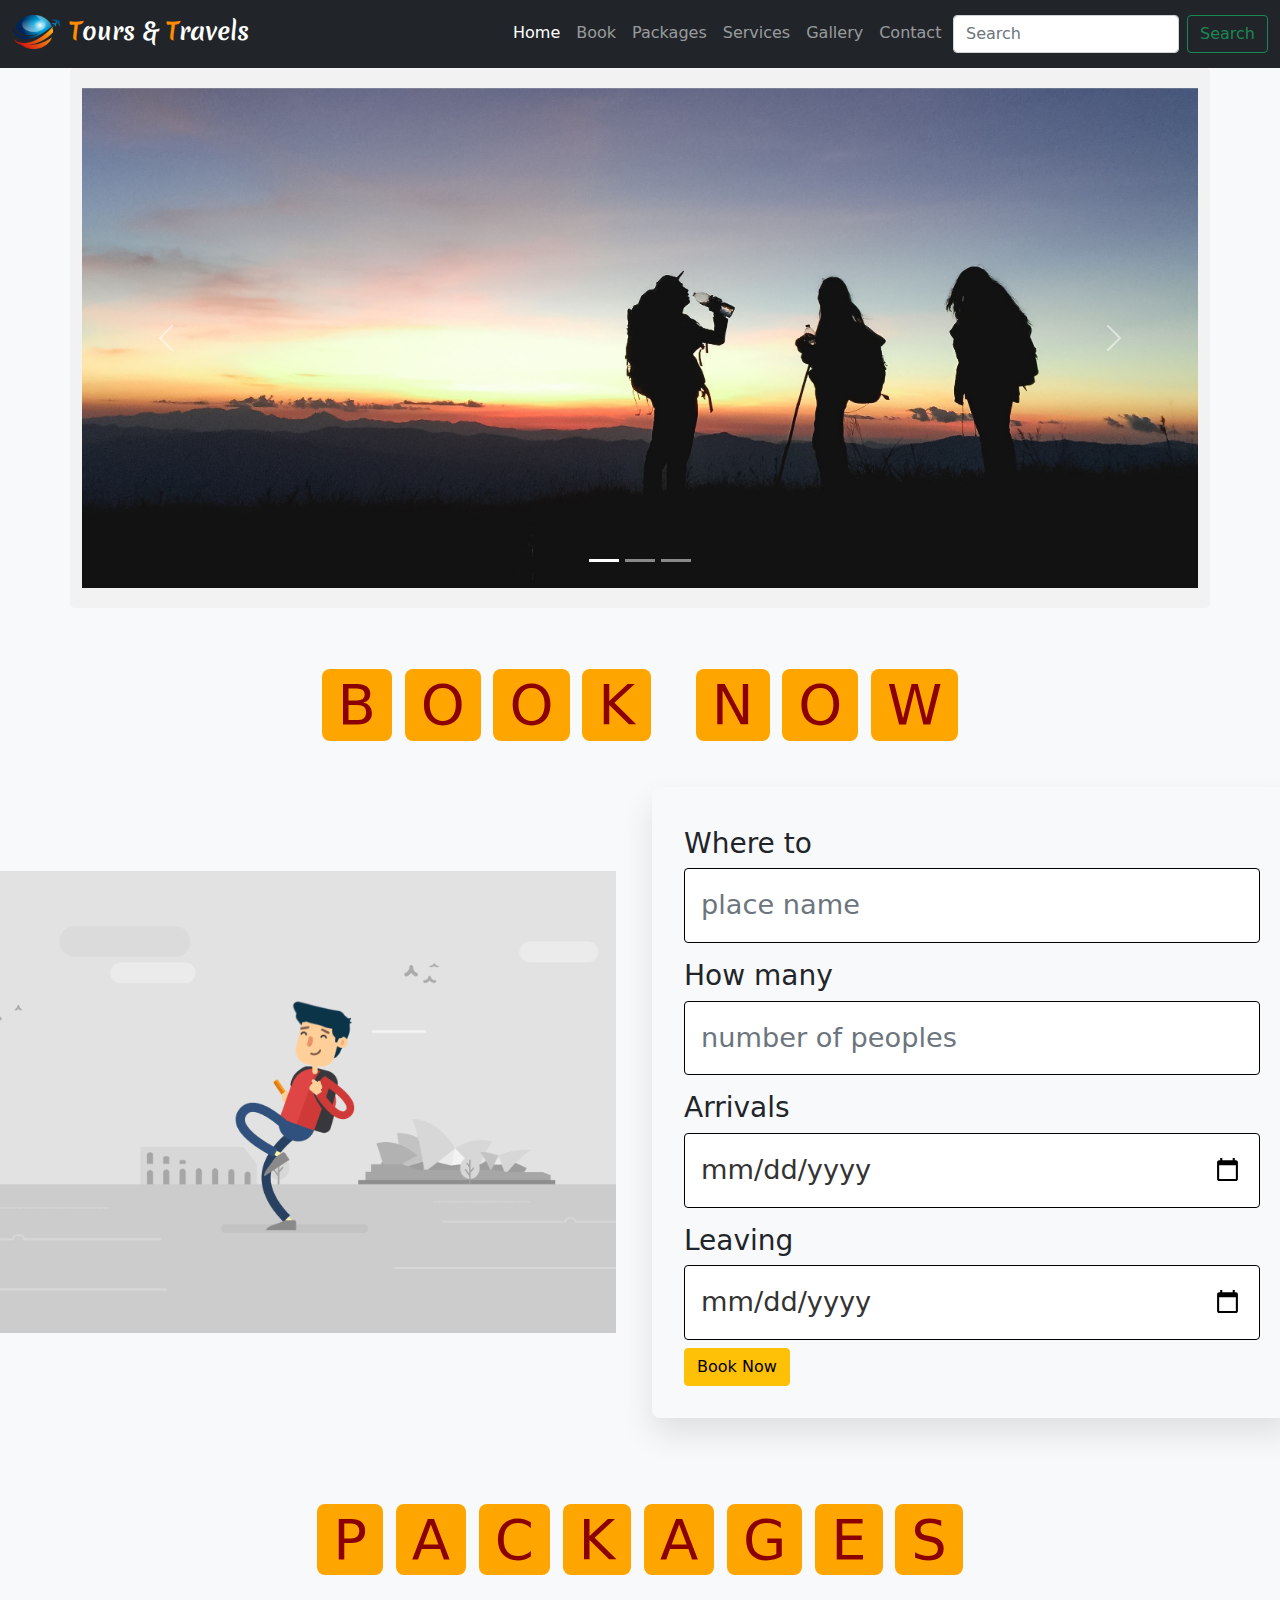
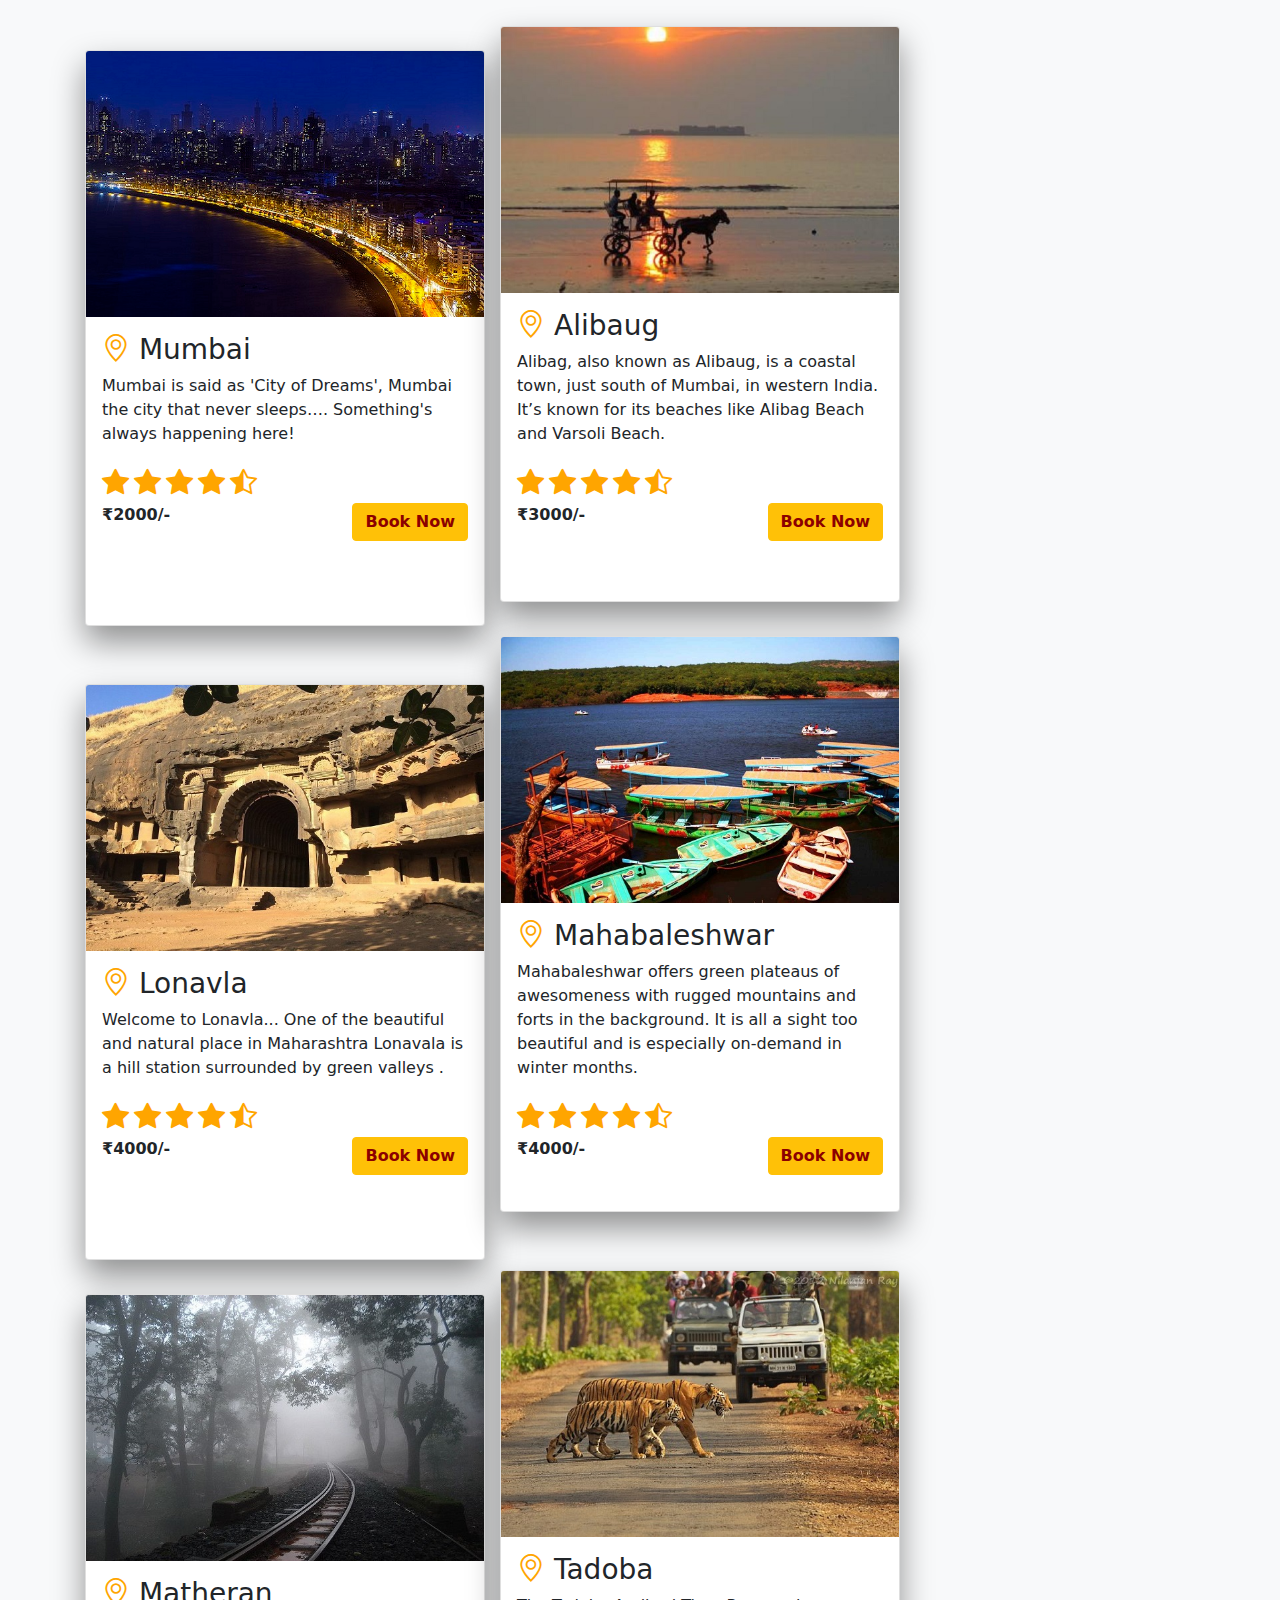
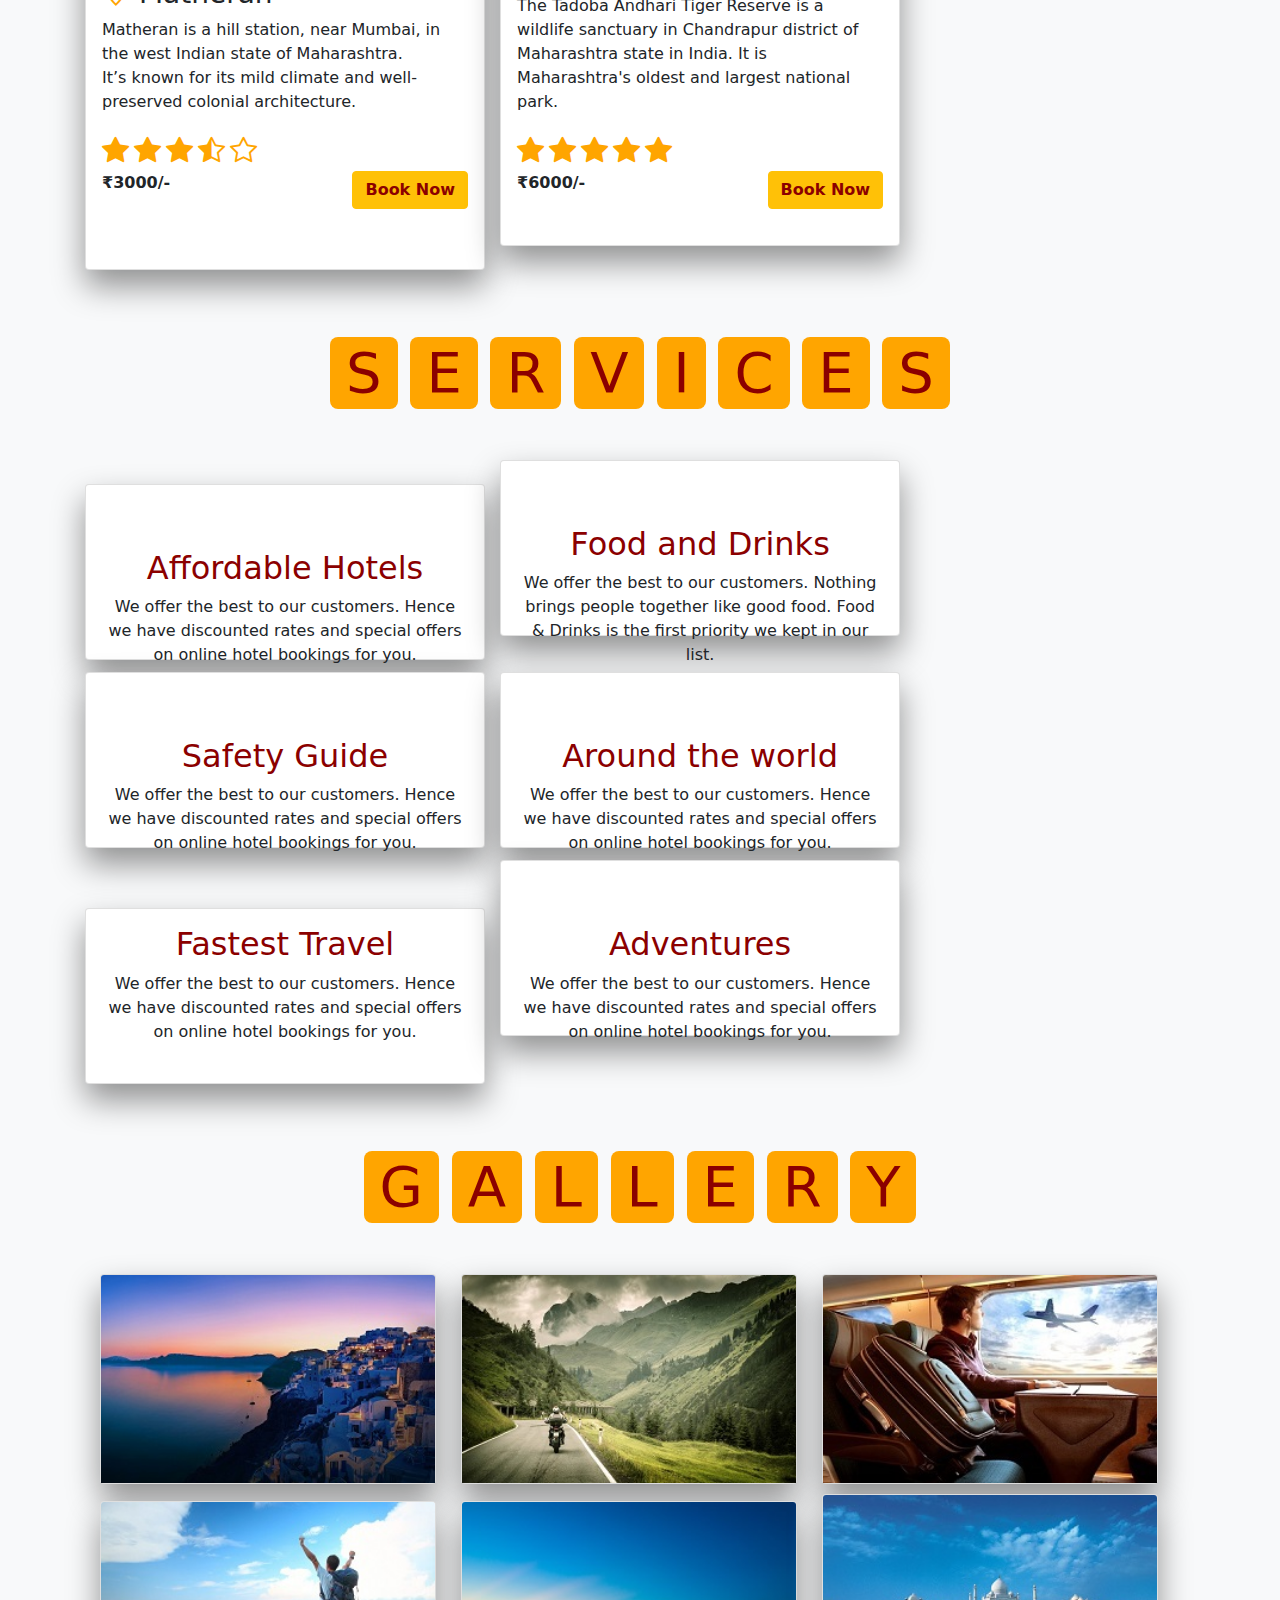
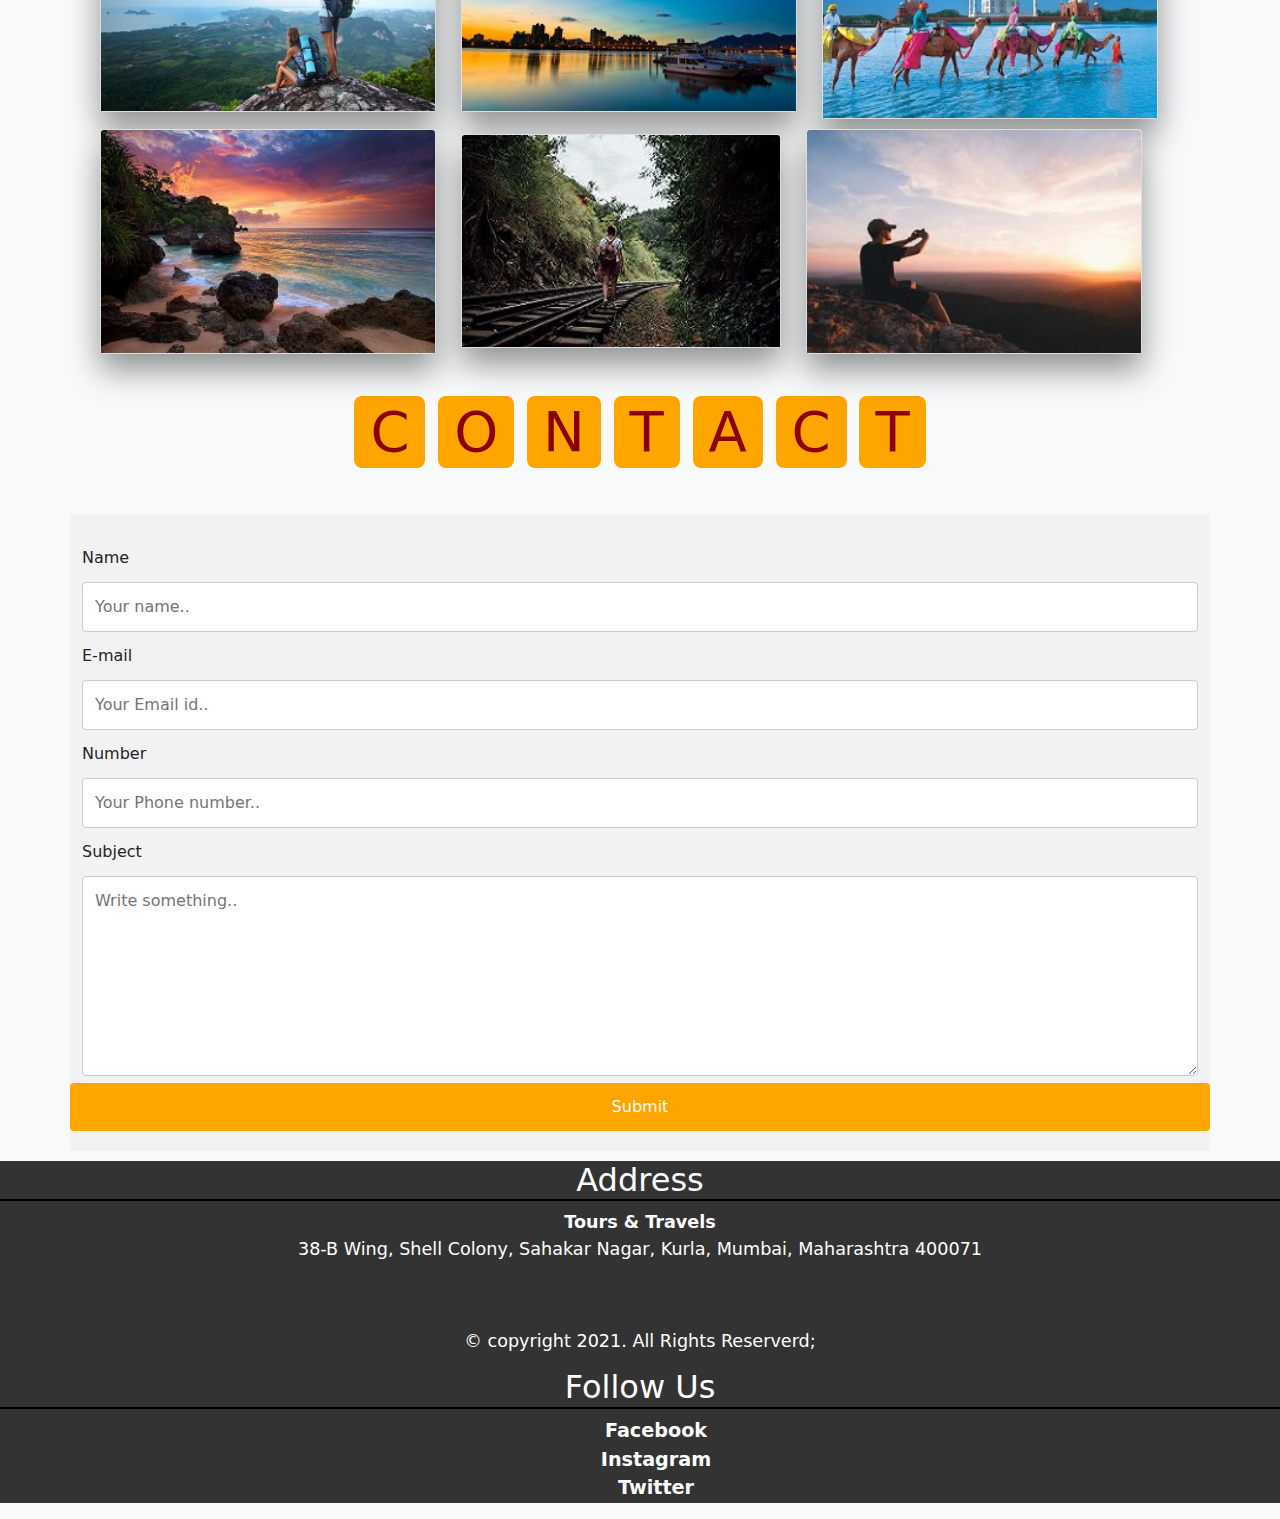
==== index.html @ d82e1ab8 "Add files via upload" ====
<!DOCTYPE html>
<html lang="en">

<head>
  <meta charset="UTF-8">
  <meta http-equiv="X-UA-Compatible" content="IE=edge">
  <meta name="viewport" content="width=device-width, initial-scale=1.0">

  <title>Tours & Travels | Travel with us</title>
  <link rel="icon" type="image/" href="images/logo4.png">
  <link rel="stylesheet" href="css/mycss.css">
  <link rel="stylesheet" type="text/css" href="css/bootstrap.min.css">
  <link rel="stylesheet" href="https://cdn.jsdelivr.net/npm/bootstrap-icons@1.5.0/font/bootstrap-icons.css">
  <link rel="stylesheet" href="https://pro.fontawesome.com/releases/v5.10.0/css/all.css"
    integrity="sha384-AYmEC3Yw5cVb3ZcuHtOA93w35dYTsvhLPVnYs9eStHfGJvOvKxVfELGroGkvsg+p" crossorigin="anonymous" />


  <style>
    @font-face {
      font-family: FirstFont;
      src: url('fonts/Merienda-Bold.ttf');
    }

    @font-face {
      font-family: SecondFont;
      src: url('fonts/Belleza-Regular.ttf');
    }
  </style>
</head>

<body class="bg-light">
  <!--
        Why we use bootstrap?
            ->  it is a fast and feature rich css and js framework.
            ->  It is in-built grid system or platform independent.
            ->  pre-defined components and classes
            ->  beautiful icons
            ->  responsive and mobile first approach
            ->  we can use different font as well as backend design.
    -->
  <nav class="navbar navbar-expand-lg navbar-dark bg-dark">
    <div class="container-fluid">
      <a class="navbar-brand" href="#">
        <img class="logo" src="images/logo4.png" height="40" width="49" alt="Tours & Travels"><b
          style="font-family:FirstFont; font-size:24px; color:white;"><b style="color:darkorange;"> T</b>ours & <b
            style="color:darkorange">T</b>ravels</b></a>
      </a>
      <button class="navbar-toggler" type="button" data-bs-toggle="collapse" data-bs-target="#navbarSupportedContent"
        aria-controls="navbarSupportedContent" aria-expanded="false" aria-label="Toggle navigation">
        <span class="navbar-toggler-icon"></span>
      </button>
      <div class="collapse navbar-collapse" id="navbarSupportedContent">
        <ul class="navbar-nav me-auto mb-2 mb-lg-0">
          <li class="nav-item">
            <a class="nav-link active" aria-current="page" href="#">Home</a>
          </li>
          <li class="nav-item">
            <a class="nav-link" href="#book">Book</a>
          </li>
          <li class="nav-item">
            <a class="nav-link" href="#packages">Packages</a>
          </li>
          <li class="nav-item">
            <a class="nav-link" href="#services">Services</a>
          </li>
          <li class="nav-item">
            <a class="nav-link" href="#gallery">Gallery</a>
          </li>
          <li class="nav-item">
            <a class="nav-link" href="#contact">Contact</a>
          </li>
        </ul>
        <form class="d-flex">
          <input class="form-control me-2" type="search" placeholder="Search" aria-label="Search">
          <button class="btn btn-outline-success" type="submit">Search</button>
        </form>
      </div>
    </div>
  </nav>

  <div class="container">
    <div id="carouselExampleIndicators" class="carousel slide" data-bs-ride="carousel">
      <div class="carousel-indicators">
        <button type="button" data-bs-target="#carouselExampleIndicators" data-bs-slide-to="0" class="active"
          aria-current="true" aria-label="Slide 1"></button>
        <button type="button" data-bs-target="#carouselExampleIndicators" data-bs-slide-to="1"
          aria-label="Slide 2"></button>
        <button type="button" data-bs-target="#carouselExampleIndicators" data-bs-slide-to="2"
          aria-label="Slide 3"></button>
      </div>
      <div class="carousel-inner">
        <div class="carousel-item active">
          <img src="images/img1.jpg" class="d-block w-100" alt="...">
        </div>
        <div class="carousel-item">
          <img src="images/img2.jpg" class="d-block w-100" alt="...">
        </div>
        <div class="carousel-item">
          <img src="images/img3.jpg" class="d-block w-100" alt="...">
        </div>
      </div>
      <button class="carousel-control-prev" type="button" data-bs-target="#carouselExampleIndicators"
        data-bs-slide="prev">
        <span class="carousel-control-prev-icon" aria-hidden="true"></span>
        <span class="visually-hidden">Previous</span>
      </button>
      <button class="carousel-control-next" type="button" data-bs-target="#carouselExampleIndicators"
        data-bs-slide="next">
        <span class="carousel-control-next-icon" aria-hidden="true"></span>
        <span class="visually-hidden">Next</span>
      </button>
    </div>
  </div>
  <br>
  <section class="book" id="book">
    <h1 class="heading">
      <span>B</span>
      <span>O</span>
      <span>O</span>
      <span>K</span>
      <span class="space"></span>
      <span>N</span>
      <span>O</span>
      <span>W</span>
    </h1>

    <div class="row">
      <div class="image">
        <img src="images/oneGif.gif" alt="">
      </div>

      <form action="">
        <div class="inputbox">
          <h3>Where to</h3>
          <input type="text" class="form-control" placeholder="place name">
        </div>

        <div class="inputbox">
          <h3>How many</h3>
          <input type="number" class="form-control" placeholder="number of peoples">
        </div>

        <div class="inputbox">
          <h3>Arrivals</h3>
          <input type="date" class="form-control">
        </div>

        <div class="inputbox">
          <h3>Leaving</h3>
          <input type="date" class="form-control">
        </div>
        <input type="button" class="btn btn-warning" class="form-control" value="Book Now">
      </form>
    </div>
  </section>
  <br>

  <section class="packages" id="packages">
    <h1 class="heading">
      <span>P</span>
      <span>A</span>
      <span>C</span>
      <span>K</span>
      <span>A</span>
      <span>G</span>
      <span>E</span>
      <span>S</span>
    </h1>

    <div class="card-deck justify-content-center">
      <div class="card" style="width: 25rem; height:36rem;">
        <img src="images/mumbai.jpg" class="card-img-top" alt="">
        <div class="card-body">
          <h3><i class="bi bi-geo-alt"></i> Mumbai</h3>
          <p class="card-text ">Mumbai is said as 'City of Dreams',
            Mumbai the city that never sleeps….
            Something's always happening here!</p>
          <div class="stars">
            <i class="bi bi-star-fill"></i>
            <i class="bi bi-star-fill"></i>
            <i class="bi bi-star-fill"></i>
            <i class="bi bi-star-fill"></i>
            <i class="bi bi-star-half"></i>
          </div>
          <div class="price">&#8377;2000/-
            <button type="button" class="btn btn-warning">Book Now</button>
          </div>
        </div>
      </div>

      <div class="card" style="width: 25rem; height:36rem;">
        <img src="images/alibaug.jpg" class="card-img-top" alt="">
        <div class="card-body">
          <h3><i class="bi bi-geo-alt"></i> Alibaug</h3>
          <p class="card-text ">Alibag, also known as Alibaug, is a coastal town, just south of
            Mumbai, in western India.
            It’s known for its beaches like Alibag Beach and Varsoli Beach.</p>
          <div class="stars">
            <i class="bi bi-star-fill"></i>
            <i class="bi bi-star-fill"></i>
            <i class="bi bi-star-fill"></i>
            <i class="bi bi-star-fill"></i>
            <i class="bi bi-star-half"></i>
          </div>
          <div class="price">&#8377;3000/-
            <button type="button" class="btn btn-warning">Book Now</button>
          </div>
        </div>
      </div>

      <div class="card" style="width: 25rem; height:36rem;">
        <img src="images/lonavla.jpg" class="card-img-top" alt="">
        <div class="card-body">
          <h3><i class="bi bi-geo-alt"></i> Lonavla</h3>
          <p class="card-text">Welcome to Lonavla... One of the beautiful and natural place in Maharashtra
            Lonavala is a hill station surrounded by green valleys .
          </p>
          <div class="stars">
            <i class="bi bi-star-fill"></i>
            <i class="bi bi-star-fill"></i>
            <i class="bi bi-star-fill"></i>
            <i class="bi bi-star-fill"></i>
            <i class="bi bi-star-half"></i>
          </div>
          <div class="price">&#8377;4000/-
            <button type="button" class="btn btn-warning">Book Now</button>
          </div>
        </div>
      </div>

      <div class="card" style="width: 25rem; height:36rem;">
        <img src="images/mahabaleshwar.jpg" class="card-img-top" alt="">
        <div class="card-body">
          <h3><i class="bi bi-geo-alt"></i> Mahabaleshwar</h3>
          <p class="card-text ">Mahabaleshwar offers green plateaus of awesomeness with rugged
            mountains and forts in the background.
            It is all a sight too beautiful and is especially on-demand in winter months.</p>
          <div class="stars">
            <i class="bi bi-star-fill"></i>
            <i class="bi bi-star-fill"></i>
            <i class="bi bi-star-fill"></i>
            <i class="bi bi-star-fill"></i>
            <i class="bi bi-star-half"></i>
          </div>
          <div class="price">&#8377;4000/-
            <button type="button" class="btn btn-warning">Book Now</button>
          </div>
        </div>
      </div>

      <div class="card" style="width: 25rem; height:36rem;">
        <img src="images/matheran1.jpg" class="card-img-top" alt="">
        <div class="card-body">
          <h3><i class="bi bi-geo-alt"></i> Matheran</h3>
          <p class="card-text ">Matheran is a hill station, near Mumbai, in the west Indian state of Maharashtra.
            <br> It’s known for its mild climate and well-preserved colonial architecture.
          </p>
          <div class="stars">
            <i class="bi bi-star-fill"></i>
            <i class="bi bi-star-fill"></i>
            <i class="bi bi-star-fill"></i>
            <i class="bi bi-star-half"></i>
            <i class="bi bi-star"></i>
          </div>
          <div class="price">&#8377;3000/-
            <button type="button" class="btn btn-warning">Book Now</button>
          </div>
        </div>
      </div>

      <div class="card" style="width: 25rem; height:36rem;">
        <img src="images/tadoba.jpg" class="card-img-top" alt="">
        <div class="card-body">
          <h3><i class="bi bi-geo-alt"></i> Tadoba</h3>
          <p class="card-text ">The Tadoba Andhari Tiger Reserve is a wildlife sanctuary in Chandrapur
            district of Maharashtra state in India. It is Maharashtra's oldest and largest national park.
          </p>
          <div class="stars">
            <i class="bi bi-star-fill"></i>
            <i class="bi bi-star-fill"></i>
            <i class="bi bi-star-fill"></i>
            <i class="bi bi-star-fill"></i>
            <i class="bi bi-star-fill"></i>
          </div>
          <div class="price">&#8377;6000/-
            <button type="button" class="btn btn-warning">Book Now</button>
          </div>
        </div>
      </div>
    </div>
  </section>
  <br>

  <section class="services" id="services">
    <h1 class="heading">
      <span>S</span>
      <span>E</span>
      <span>R</span>
      <span>V</span>
      <span>I</span>
      <span>C</span>
      <span>E</span>
      <span>S</span>
    </h1>

    <div class="card-deck">
      <div class="card" style="width: 25rem; height:11rem;">
        <div class="card-body">
          <i class="fas fa-hotel"></i>
          <br>
          <h3>Affordable Hotels</h3>
          <p class="card-text">We offer the best to our customers. Hence we have discounted rates
            and special offers on online hotel bookings for you.
          </p>
        </div>
      </div>

      <div class="card" style="width: 25rem;  height:11rem;">
        <div class="card-body">
          <i class="fas fa-utensils"></i>
          <br>
          <h3>Food and Drinks</h3>
          <p class="card-text">We offer the best to our customers.
            Nothing brings people together like good food. Food & Drinks is the first priority
            we kept in our list.
          </p>
        </div>
      </div>

      <div class="card" style="width: 25rem;  height:11rem;">
        <div class="card-body">
          <i class="fas fa-bullhorn"></i>
          <br>
          <h3>Safety Guide</h3>
          <p class="card-text">We offer the best to our customers. Hence we have discounted rates
            and special offers on online hotel bookings for you.
          </p>
        </div>
      </div>

      <div class="card" style="width: 25rem;  height:11rem;">
        <div class="card-body">
          <i class="fas fa-globe-asia"></i>
          <br>
          <h3>Around the world</h3>
          <p class="card-text">We offer the best to our customers. Hence we have discounted rates
            and special offers on online hotel bookings for you.
          </p>
        </div>
      </div>

      <div class="card" style="width: 25rem;  height:11rem;">
        <div class="card-body">
          <i class="fas fa-plane"></i>
          <h3>Fastest Travel</h3>
          <p class="card-text">We offer the best to our customers. Hence we have discounted rates
            and special offers on online hotel bookings for you.
          </p>
        </div>
      </div>

      <div class="card" style="width: 25rem;  height:11rem;">
        <div class="card-body">
          <i class="fas fa-hiking"></i>
          <br>
          <h3>Adventures</h3>
          <p class="card-text">We offer the best to our customers. Hence we have discounted rates
            and special offers on online hotel bookings for you.
          </p>
        </div>
      </div>
    </div>
  </section>

  <br>
  <section class="gallery" id="gallery">
    <h1 class="heading">
      <span>G</span>
      <span>A</span>
      <span>L</span>
      <span>L</span>
      <span>E</span>
      <span>R</span>
      <span>Y</span>
    </h1>

    <div class="card-deck">
      <div class="card" style="width: 21rem;">
        <img src="images/gallery1.jpg" class="card-img-top" alt="...">
        <div class="overlay">
          <h3>Amazing Places</h3>
          <p>Travel the world with us</p>
          <button type="button" class="btn btn-warning">See More</button>
        </div>
      </div>

      <div class="card" style="width: 21rem;">
        <img src="images/gallery3.jpg" class="card-img-top" alt="...">
        <div class="overlay">
          <h3>Amazing Places</h3>
          <p>Travel the world with us</p>
          <button type="button" class="btn btn-warning">See More</button>
        </div>
      </div>

      <div class="card" style="width: 21rem;">
        <img src="images/gallery4.jpg" class="card-img-top" alt="...">
        <div class="overlay">
          <h3>Amazing Places</h3>
          <p>Travel the world with us</p>
          <button type="button" class="btn btn-warning">See More</button>
        </div>
      </div>

      <div class="card" style="width: 21rem;">
        <img src="images/gallery5.jpg" class="card-img-top" alt="...">
        <div class="overlay">
          <h3>Amazing Places</h3>
          <p>Travel the world with us</p>
          <button type="button" class="btn btn-warning">See More</button>
        </div>
      </div>

      <div class="card" style="width: 21rem;">
        <img src="images/gallery7.jpg" class="card-img-top" alt="...">
        <div class="overlay">
          <h3>Amazing Places</h3>
          <p>Travel the world with us</p>
          <button type="button" class="btn btn-warning">See More</button>
        </div>
      </div>

      <div class="card" style="width: 21rem;">
        <img src="images/gallery8.jpg" class="card-img-top" alt="...">
        <div class="overlay">
          <h3>Amazing Places</h3>
          <p>Travel the world with us</p>
          <button type="button" class="btn btn-warning">See More</button>
        </div>
      </div>

      <div class="card" style="width: 21rem;">
        <img src="images/gallery9.jpg" class="card-img-top" alt="...">
        <div class="overlay">
          <h3>Amazing Places</h3>
          <p>Travel the world with us</p>
          <button type="button" class="btn btn-warning">See More</button>
        </div>
      </div>

      <div class="card" style="width: 20rem;">
        <img src="images/gallery12.jpg" class="card-img-top" alt="...">
        <div class="overlay">
          <h3>Amazing Places</h3>
          <p>Travel the world with us</p>
          <button type="button" class="btn btn-warning">See More </button>
        </div>
      </div>

      <div class="card" style="width: 21rem;">
        <img src="images/gallery13.jpg" class="card-img-top" alt="...">
        <div class="overlay">
          <h3>Amazing Places</h3>
          <p>Travel the world with us</p>
          <button type="button" class="btn btn-warning">See More </button>
        </div>
      </div>
    </div>
  </section>

  <section class="contact" id="contact">
    <h1 class="heading">
      <span>C</span>
      <span>O</span>
      <span>N</span>
      <span>T</span>
      <span>A</span>
      <span>C</span>
      <span>T</span>
    </h1>
    
    <div class="container">
      <form>
      <div class="row">
        <div class="col-25">
          <label for="name">Name</label>
        </div>
        <div class="col-75">
          <input type="text" id="name" name="name" placeholder="Your name..">
        </div>
      </div>
      <div class="row">
        <div class="col-25">
          <label for="email">E-mail</label>
        </div>
        <div class="col-75">
          <input type="email" id="email" name="email" placeholder="Your Email id..">
        </div>
      </div>
      <div class="row">
        <div class="col-25">
          <label for="Number">Number</label>
        </div>
        <div class="col-75">
          <input type="number" id="number" name="number" placeholder="Your Phone number..">
        </div>
      </div>
     
      <div class="row">
        <div class="col-25">
          <label for="subject">Subject</label>
        </div>
        <div class="col-75">
          <textarea id="subject" name="subject" placeholder="Write something.." style="height:200px"></textarea>
        </div>
      </div>
      <div class="row">
        <input type="submit" value="Submit">
      </div>
      </form>
    </div>
    
    </section>

    <footer>
      <div class="grid_4">
          <h2>Address</h2>
          <p><strong>Tours & Travels</strong><br/>
           38-B Wing, Shell Colony, Sahakar Nagar, Kurla, Mumbai, Maharashtra 400071
          </p>
      </div>
      <div class="grid_5">
          <p id="copyright">
              &copy; copyright 2021. All Rights Reserverd;
          </p>
      </div>
      <br>
      <br>
      <div class="grid_3">
          <h2>Follow Us</h2>
          <ul>
              <a href="https://www.facebook.com/"><li>Facebook</li></a>
              <a href="https://www.instagram.com/"><li>Instagram</li></a>
              <a href="https://www.twitter.com/"><li>Twitter</li></a>
          </ul>
      </div> 
      <div class="clear"></div>
   </footer>
  <!--Jquery core lib-->
  <script src="js/jquery-3.6.0.min.js"></script>

  <!--bootstrap js library-->
  <script src="js/bootstrap.min.js"></script>

</body>

</html>
---- css/mycss.css ----
.collapse{
    margin-left:15rem;
}
.navbar-nav a::after{
    content:'';
    width:0%;
    height:2px;
    background:rgb(252, 162, 52);
    display: block;
    margin:auto;
    transition: 0.5s;
}
.navbar-nav a:hover::after{
    width:100%;
}
.carousel .carousel-item {
    height: 500px;
  }
.carousel-item img {
    position: absolute;
    object-fit:cover;
    top: 0;
    left: 0;
    min-height: 500px;
  }

.heading{
    text-align:center;
    padding:2.5rem 0;
}
.heading span{
    font-size:3.5rem;
    background:rgba(255,165,0.2);
    color:darkred;
    border-radius:0.5rem;
    padding: 0.2rem 1rem;
}
.heading span.space{
    background:none;
}
.book .row{
    display: flex;
    flex-wrap: wrap;
    gap:1.5rem;
    align-items: center;
}

.book .row .image{
    flex:1 1 40rem;
}
.book .row .image img{
    width:100%;
}
.book .row form{
    flex:1 1 40rem;
    padding:2rem;
    box-shadow:0 1rem 2rem rgba(0,0,0,0.1);
    border-radius:0.5rem;
}
.book .row form .inputbox{
    padding:0.5rem 0;

}
.book .row form .inputbox input{
    width: 100%;
    padding:1rem;
    border:0.1rem solid rgba(0,0,0.1);
    font-size:1.7rem;
    color:#333;
    text-transform: none;    
}
.book .row form .inputbox input h3{
    font-size: 2rem;
    padding:1rem 0;
    color:#666;
}
.card-deck {
    margin-left: 5rem;
}
.packages .card-deck .card{
    display: inline-block;
    margin:5px;
    box-shadow:0 1rem 2rem rgba(0, 0, 1, 0.425)
}
.packages .card-deck .card:hover{
    box-shadow:0 1rem 2rem rgba(0,0,0.1);
    border:1px solid black;
}
.packages .card-deck .card button{
    color:darkred;
    font-weight: bold;
    float: right;
}
.packages .card-deck .card h3 i{
    color: orange;
}
.packages .card-deck .card .stars i{
    font-size:1.7rem;
    color:orange;
}
.packages .card-deck .card .price{
    font-weight: bold;
}

.services .card-deck .card{
    display: inline-block;
    margin:5px;
    box-shadow:0 1rem 2rem rgba(0, 0, 1, 0.425)
}
.services .card-deck .card:hover{
    border:1px solid orange;
}
.services .card-deck .card .card-body i{
    color: orange;
    font-size:2rem;
    text-align: center;
    width:100%;
}
.services .card-deck .card .card-body h3{
    font-size:2rem;
    text-align: center;
    width:100%;
    color:darkred;
}
.services .card-deck .card .card-body .card-text{
    text-align: center;
}
.card-deck{
    margin-left:5rem;
}
.gallery .card-deck .card{
    display: inline-block;
    margin-top:5px;
    margin-bottom: 5px;
    margin-left:20px;
    box-shadow:0 1rem 2rem rgba(0, 0, 1, 0.425)
}
.gallery .card-deck .card:hover{
    border:1px solid #333;
}

.gallery .card-deck .card .overlay{
    position:absolute;
    bottom:100%;
    left:0;
    right:0;
    background-color: rgba(51, 51, 51, 0.562);
    overflow:hidden;
    width:100%;
    height:0;
    transition:0.5 ease;
}
.gallery .card-deck .card:hover .overlay{
    bottom:0;
    height: 100%;
}

.gallery .card-deck .card .overlay h3{
    text-align: center;
    color:orange;
    margin-top: 2px;
}

.gallery .card-deck .card .overlay p{
    color:white;
    text-align: center;
}

.gallery .card-deck .card .overlay button{
    color:white;
    font-weight: bold;
    margin:10px;
    margin-left: 7rem;
}

.contact-form{
    display: inline-block;
    margin-left:2rem;
}
.contact-form image{
    margin-left:2rem;
}
.contact-form form{
    float:right;
}
input[type=text], input[type=number], input[type=email], textarea {
    width: 100%;
    padding: 12px;
    border: 1px solid #ccc;
    border-radius: 4px;
    resize: vertical;
  }
  label {
    padding: 12px 12px 12px 0;
    display: inline-block;
  }
  input[type=submit] {
    background-color: orange;
    color: white;
    padding: 12px 20px;
    border: none;
    border-radius: 4px;
    cursor: pointer;
    float: right;
  } 
  input[type=submit]:hover {
    background-color: darkorange;
  } 
  .container {
    border-radius: 5px;
    background-color: #f2f2f2;
    padding: 20px;
  }
  
  .col-25 {
    float: left;
    width: 25%;
    margin-top: 6px;
  }
  
  .col-75 {
    float: left;
    width: 75%;
    margin-top: 6px;
  }
  
  /* Clear floats after the columns */
  .row:after {
    content: "";
    display: table;
    clear: both;
  }
  footer
{
    margin:10px 0px;
    background-color: #333;
}
footer h2
{
    text-align:center;
    text-transform:capitalize;
    border-bottom: 2px solid black;
    color:white;
}
footer p
{
    text-align:center;
    font-size:1.1em;
    color:white;
}
footer ul
{
    list-style: none;
    color:white;
}
footer ul a
{
    text-decoration:none;
    color:white;
}
footer ul li
{
    text-align:center;
    font-size:1.2em;
    font-weight:bold;
    color:white;
}
#copyright
{
    position:relative;
    top:50px;
    color:white;
}

@media (max-width:450px){
    .heading span{
        font-size:2.5rem;
    }
}
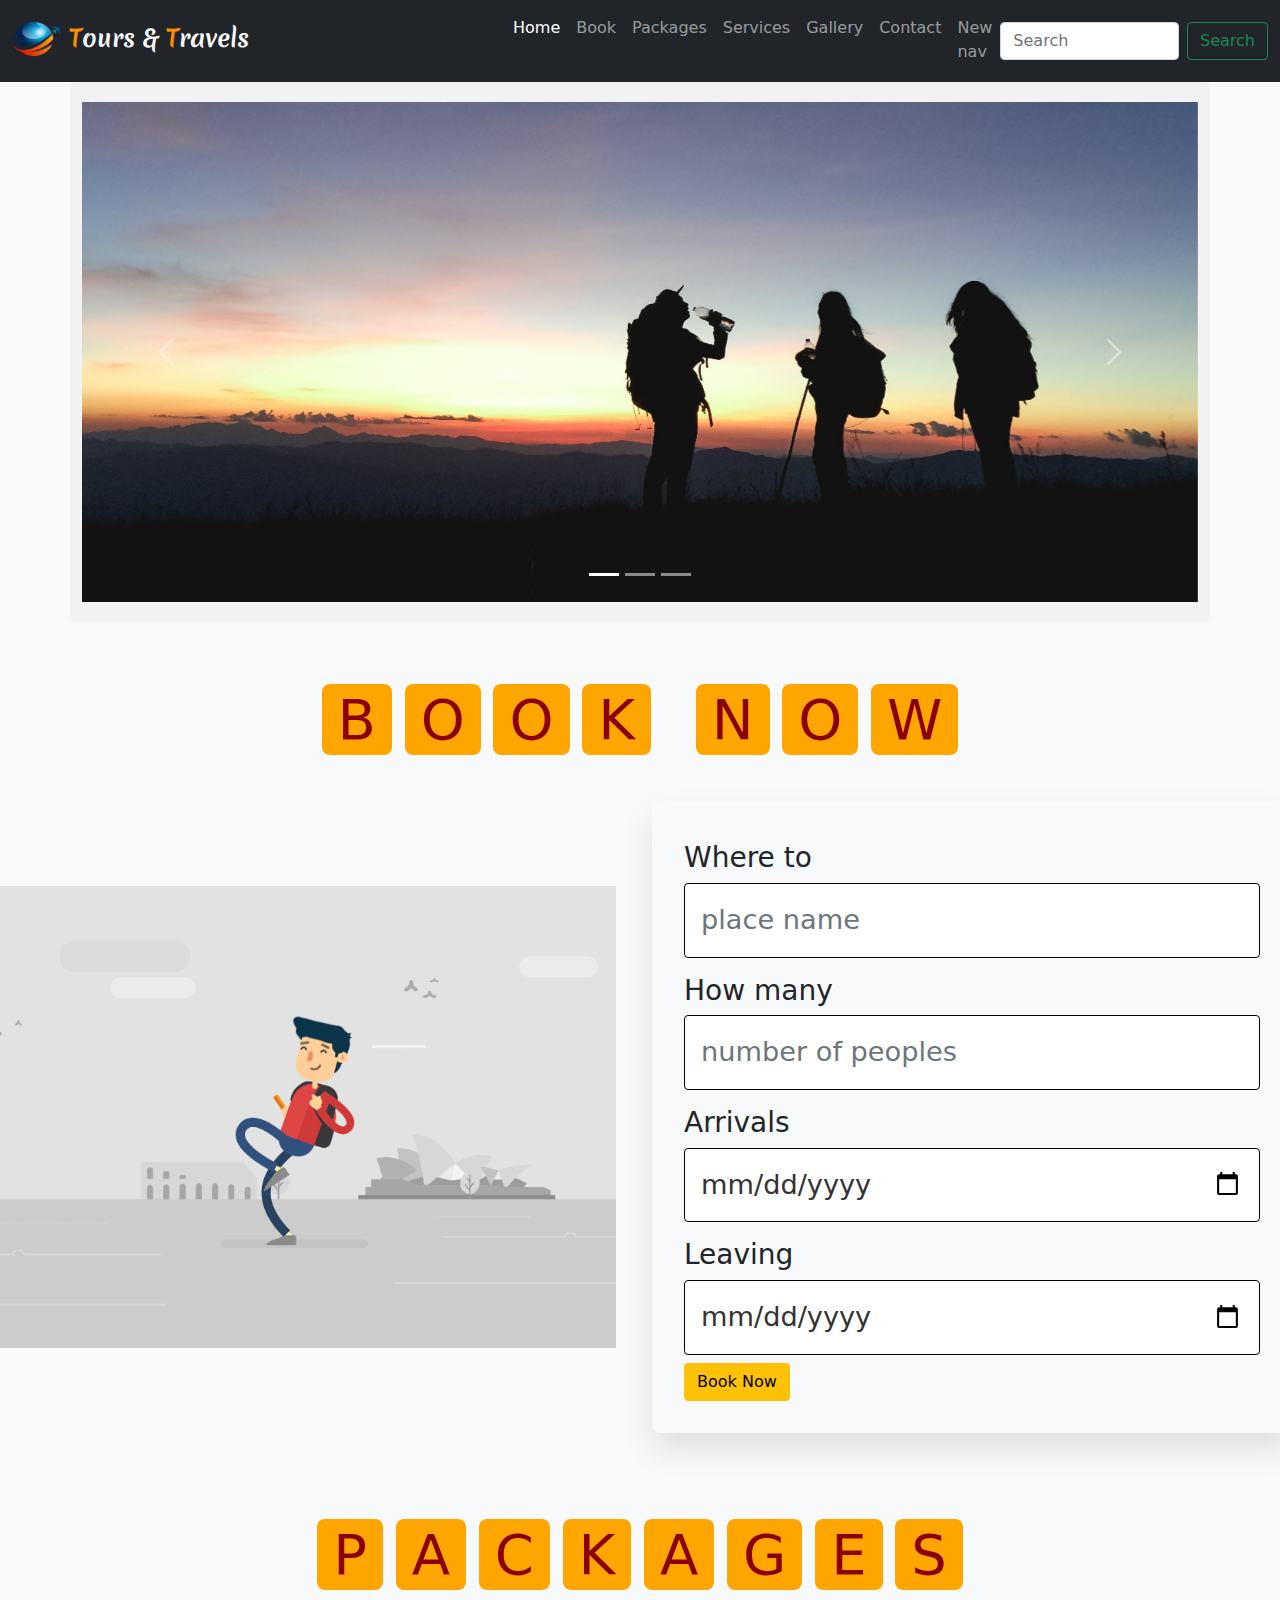
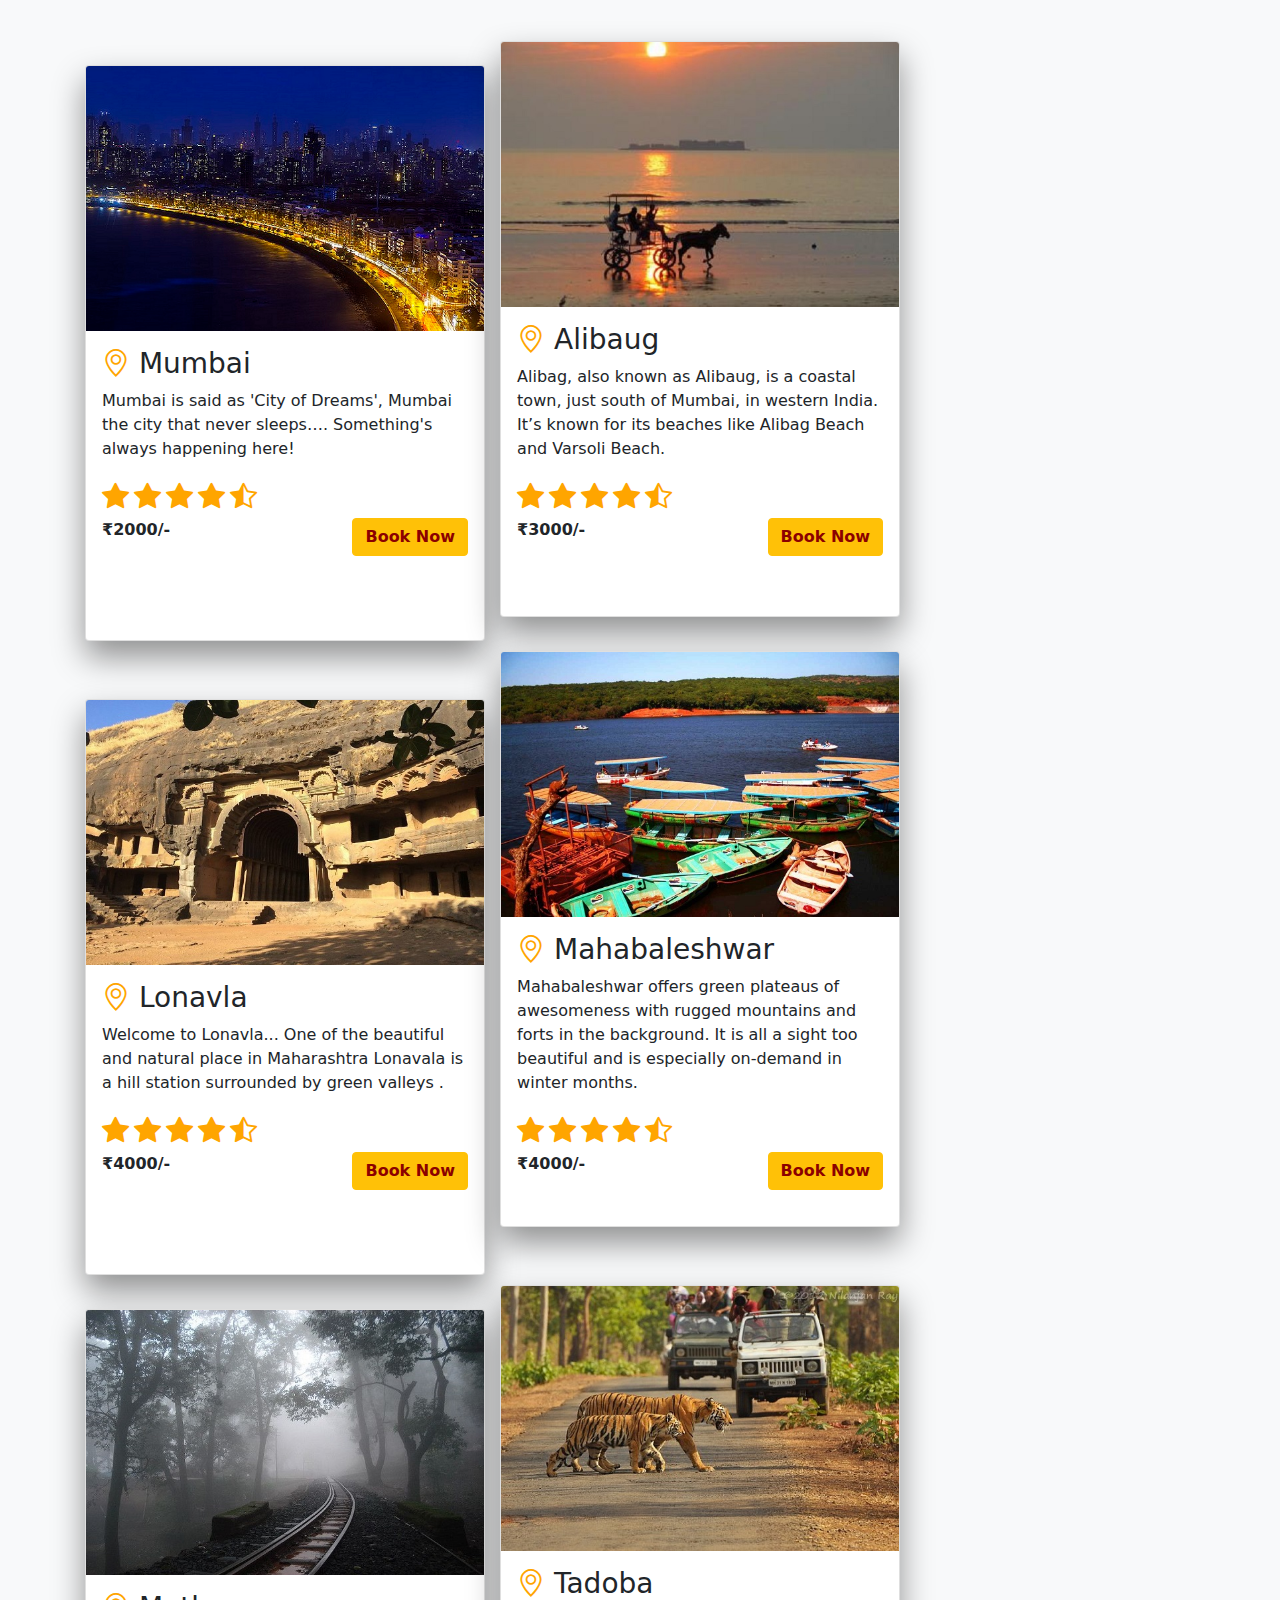
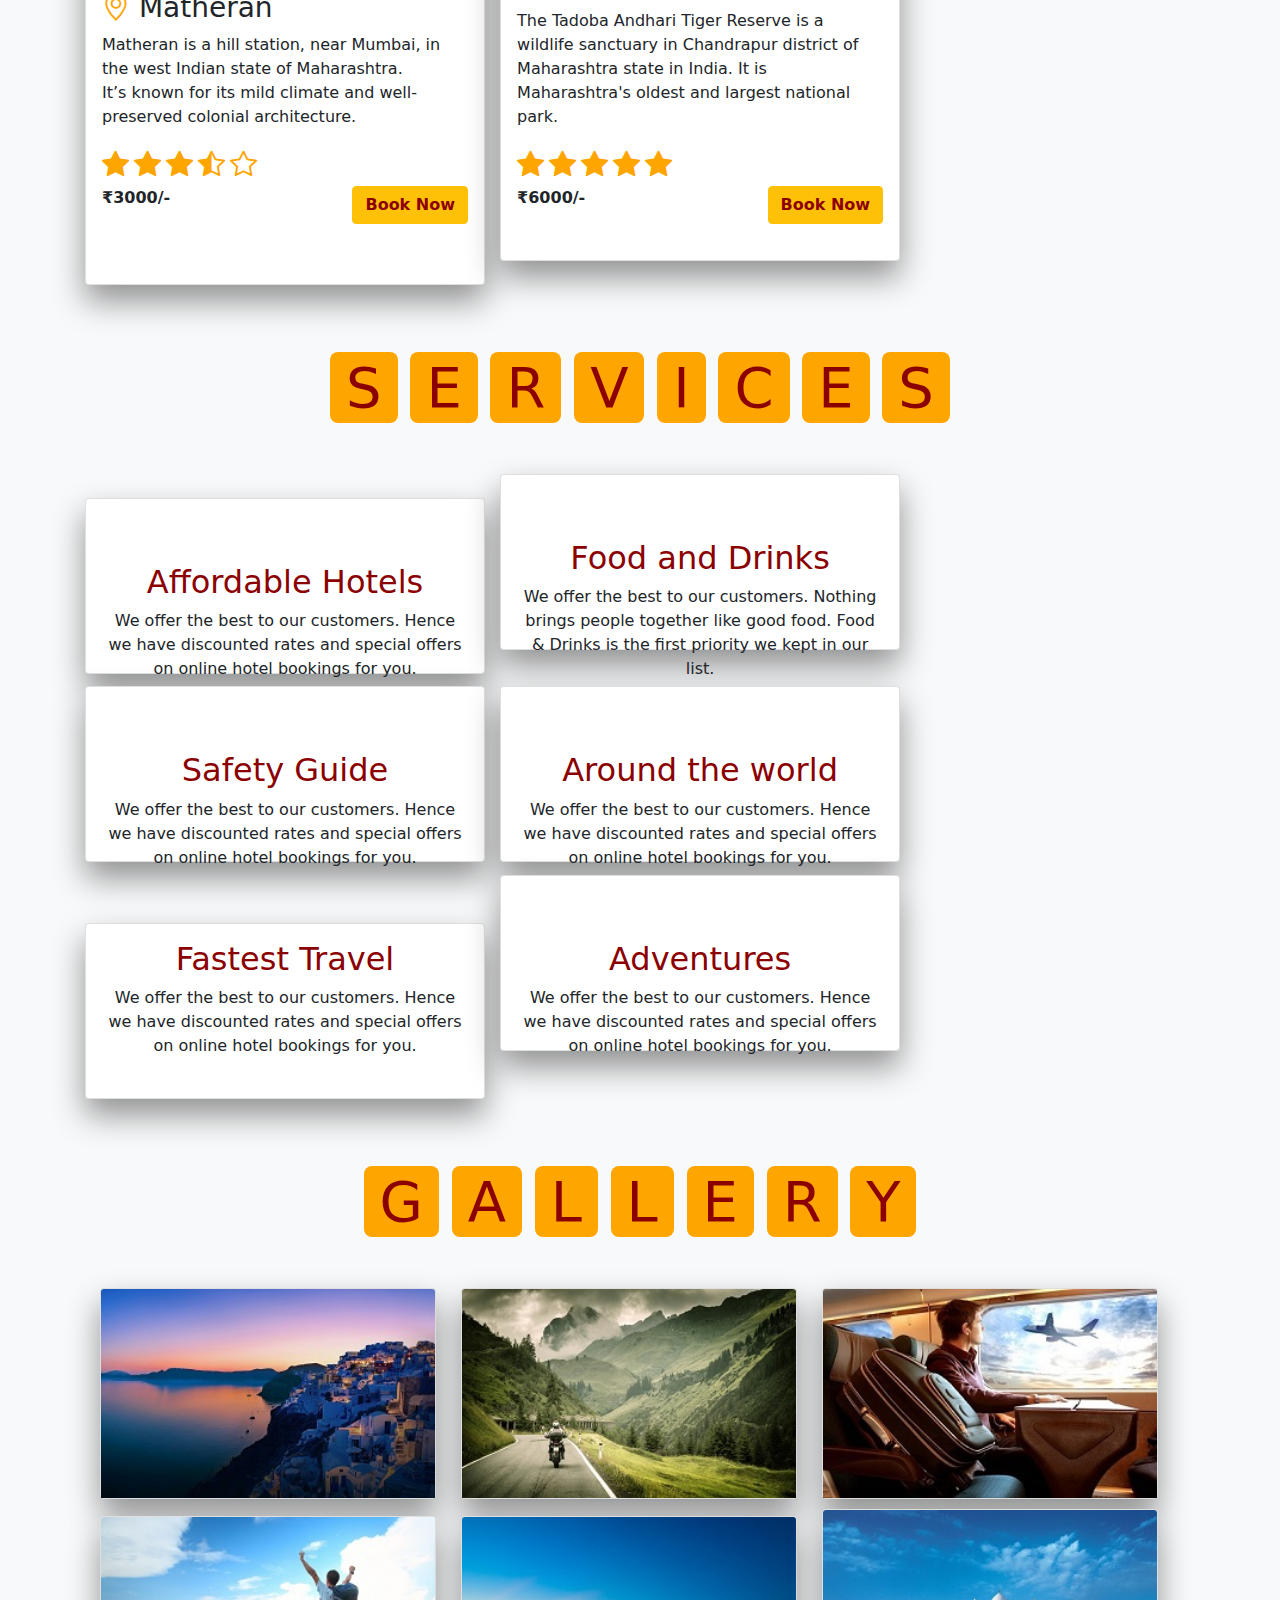
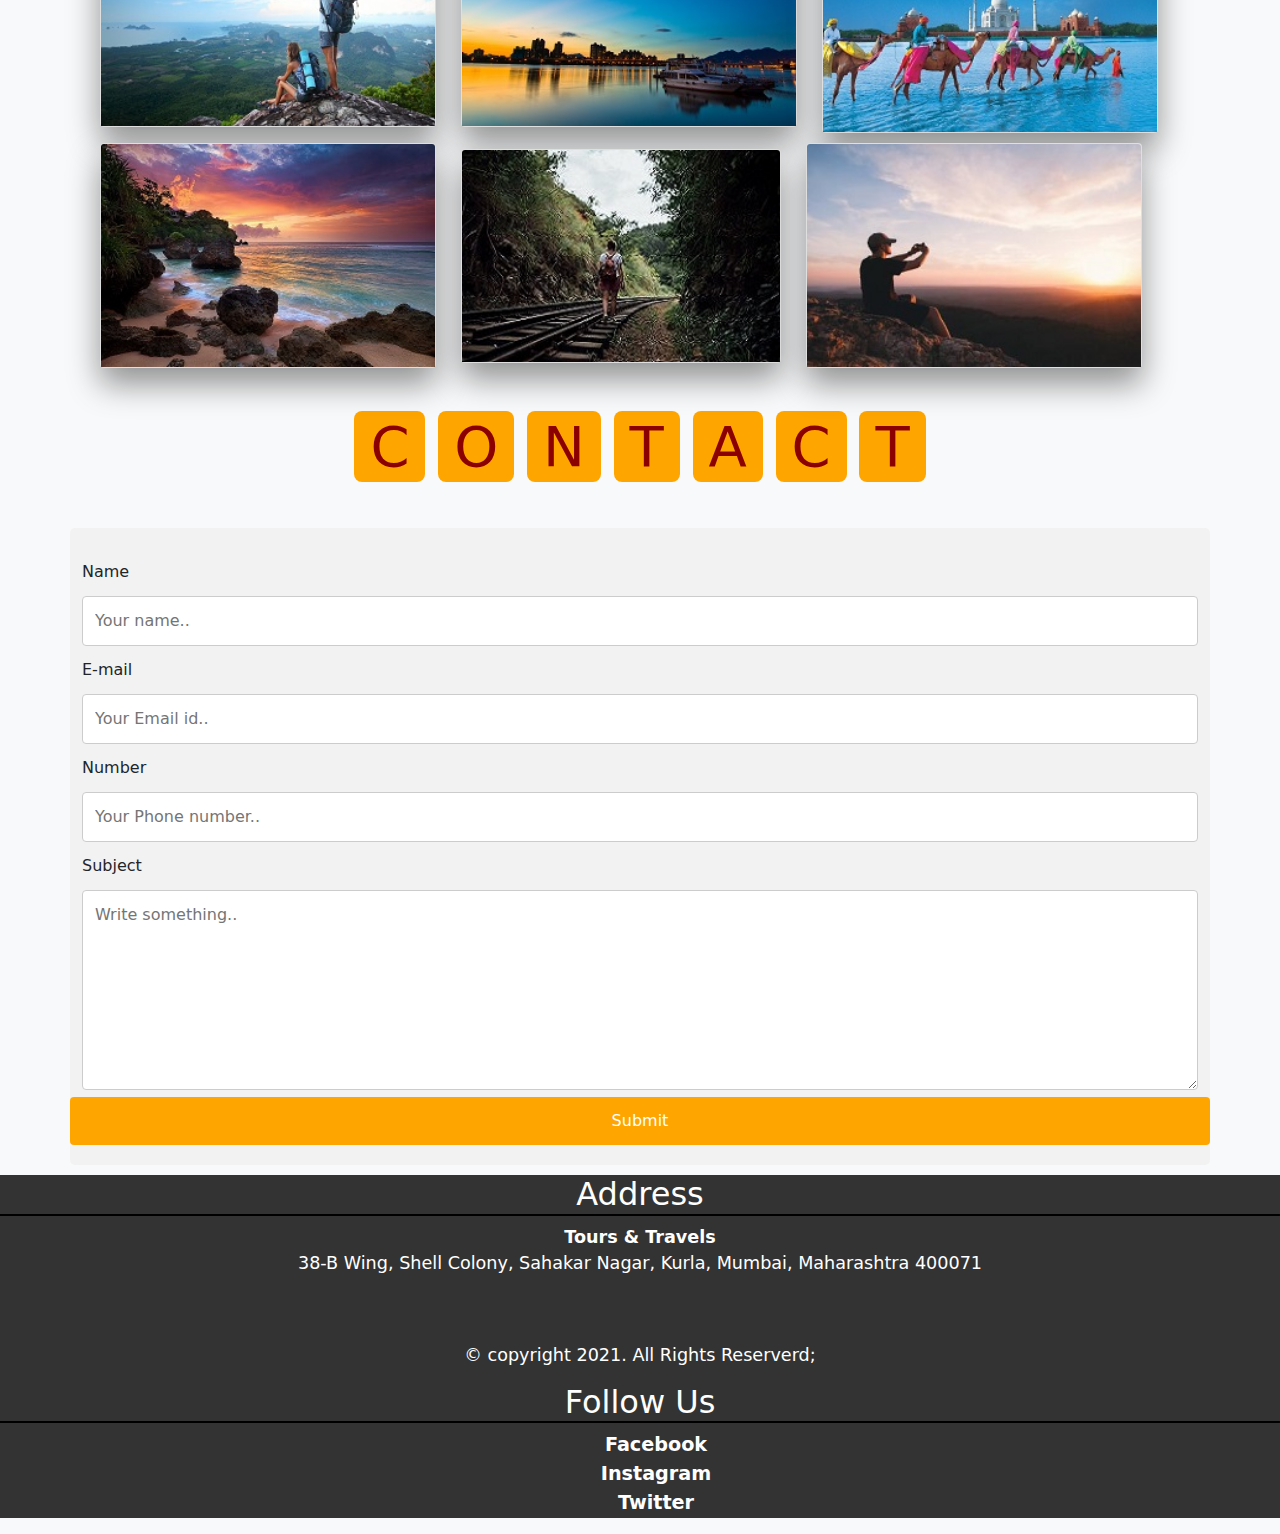
==== commit 7b890c1b: "addded new nav bar" ====
--- a/index.html
+++ b/index.html
@@ -69,6 +69,9 @@
           <li class="nav-item">
             <a class="nav-link" href="#contact">Contact</a>
           </li>
+          <li class="nav-item">
+            <a class="nav-link" href="#new Nav">New nav</a>
+          </li>
         </ul>
         <form class="d-flex">
           <input class="form-control me-2" type="search" placeholder="Search" aria-label="Search">
